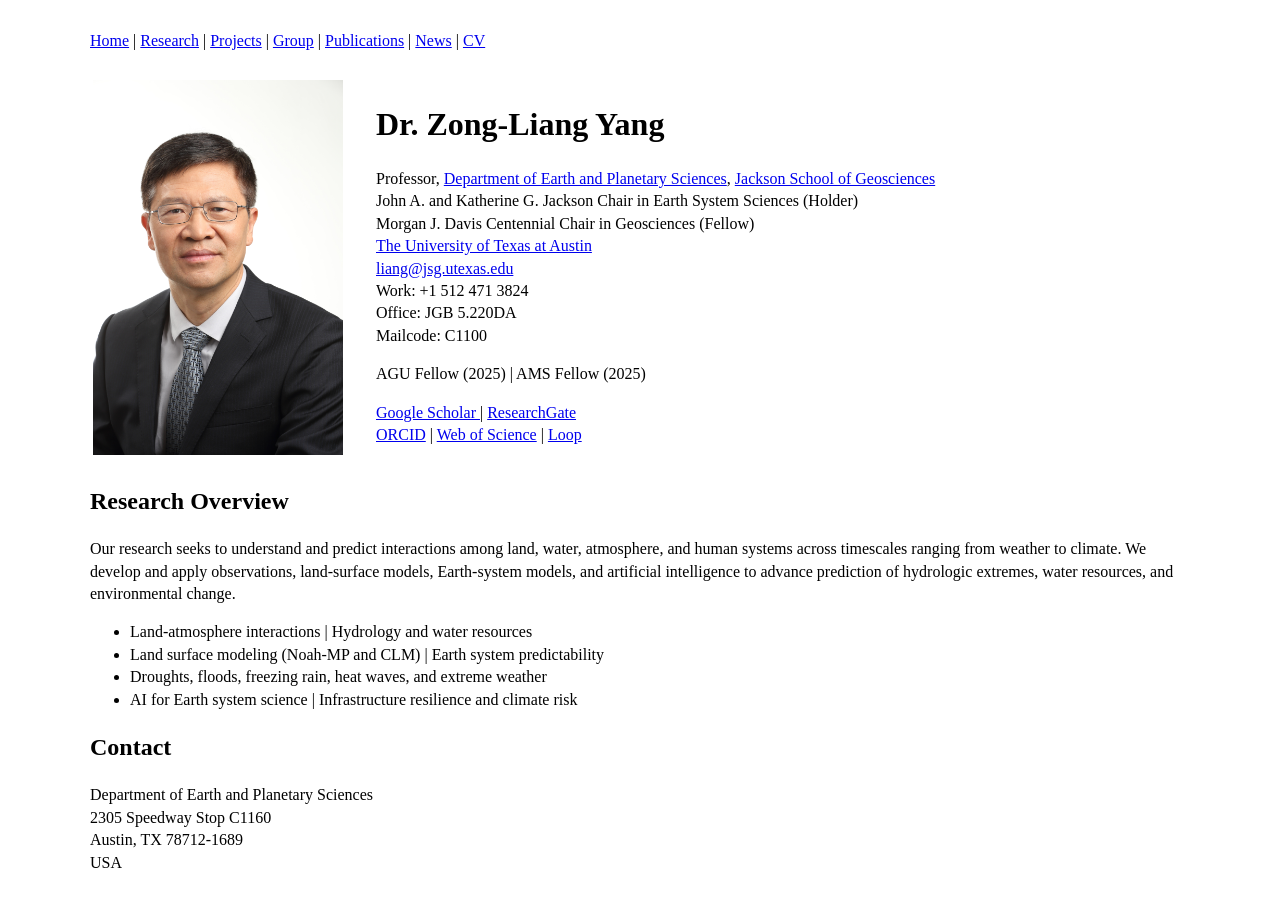
==== index.html @ 999b9f51 "Update index.html" ====
<!DOCTYPE html>
<html>
  <style>
body {
  max-width: 1100px;
  margin: 30px auto;
  padding: 0 30px;
  font-family: Georgia, serif;
  line-height: 1.4;
}
nav {
  margin-bottom: 25px;
}
img {
  max-width: 100%;
}
</style>
<nav>
  <a href="index.html">Home</a> |
   <a href="research.html">Research</a> |
    <a href="projects.html">Projects</a> |
  <a href="group.html">Group</a> |
  <a href="publications.html">Publications</a> |
   <a href="news.html">News</a> |
  <a href="cv.html">CV</a> 
</nav>


  <table>
<tr>

<td valign="top">
<img src="images/Yang_Zongliang.JPG" width="250">
</td>

<td valign="top" style="padding-left:30px;">
 <h1>Dr. Zong-Liang Yang</h1>
<p>
Professor, <a href="https://eps.jsg.utexas.edu/">Department of Earth and Planetary Sciences</a>, <a href="https://www.jsg.utexas.edu/">Jackson School of Geosciences</a><br>
John A. and Katherine G. Jackson Chair in Earth System Sciences (Holder)<br>
Morgan J. Davis Centennial Chair in Geosciences (Fellow)<br>
  
<a href="https://www.utexas.edu/">The University of Texas at Austin</a> <br>
<i class="fas fa-envelope"></i>
<a href="mailto:liang@jsg.utexas.edu">liang@jsg.utexas.edu</a> <br>

Work: +1 512 471 3824<br>
  Office: JGB 5.220DA <br>
Mailcode: C1100<br>
</p>
<p>
AGU Fellow (2025) | AMS Fellow (2025)
</p>
<a href="https://scholar.google.com/citations?user=ZncpGB0AAAAJ">
Google Scholar </a> |
  <a href="https://www.researchgate.net/profile/Zong-Liang-Yang"> ResearchGate </a> <br>
  <a href="https://orcid.org/0000-0003-3030-0330">ORCID</a> | 
  <a href="https://www.webofscience.com/wos/author/record/IZE-2309-2023">Web of Science</a> |
  <a href="https://loop.frontiersin.org/people/1267994/overview">Loop</a>
</td>

</tr>
</table>
<body>
  <h2>Research Overview</h2>
<p>
Our research seeks to understand and predict interactions among land, water, atmosphere, and human systems across timescales ranging from weather to climate. We develop and apply observations, land-surface models, Earth-system models, and artificial intelligence to advance prediction of hydrologic extremes, water resources, and environmental change.
</p>
  <ul>
<li>Land-atmosphere interactions | Hydrology and water resources</li>
<li>Land surface modeling (Noah-MP and CLM) | Earth system predictability</li>
<li>Droughts, floods, freezing rain, heat waves, and extreme weather</li>
<li>AI for Earth system science | Infrastructure resilience and climate risk</li>
</ul>

<h2>Contact</h2>
<p>

Department of Earth and Planetary Sciences <br>
2305 Speedway Stop C1160 <br>
Austin, TX 78712-1689 <br>
  USA

</p>

</body>
</html>
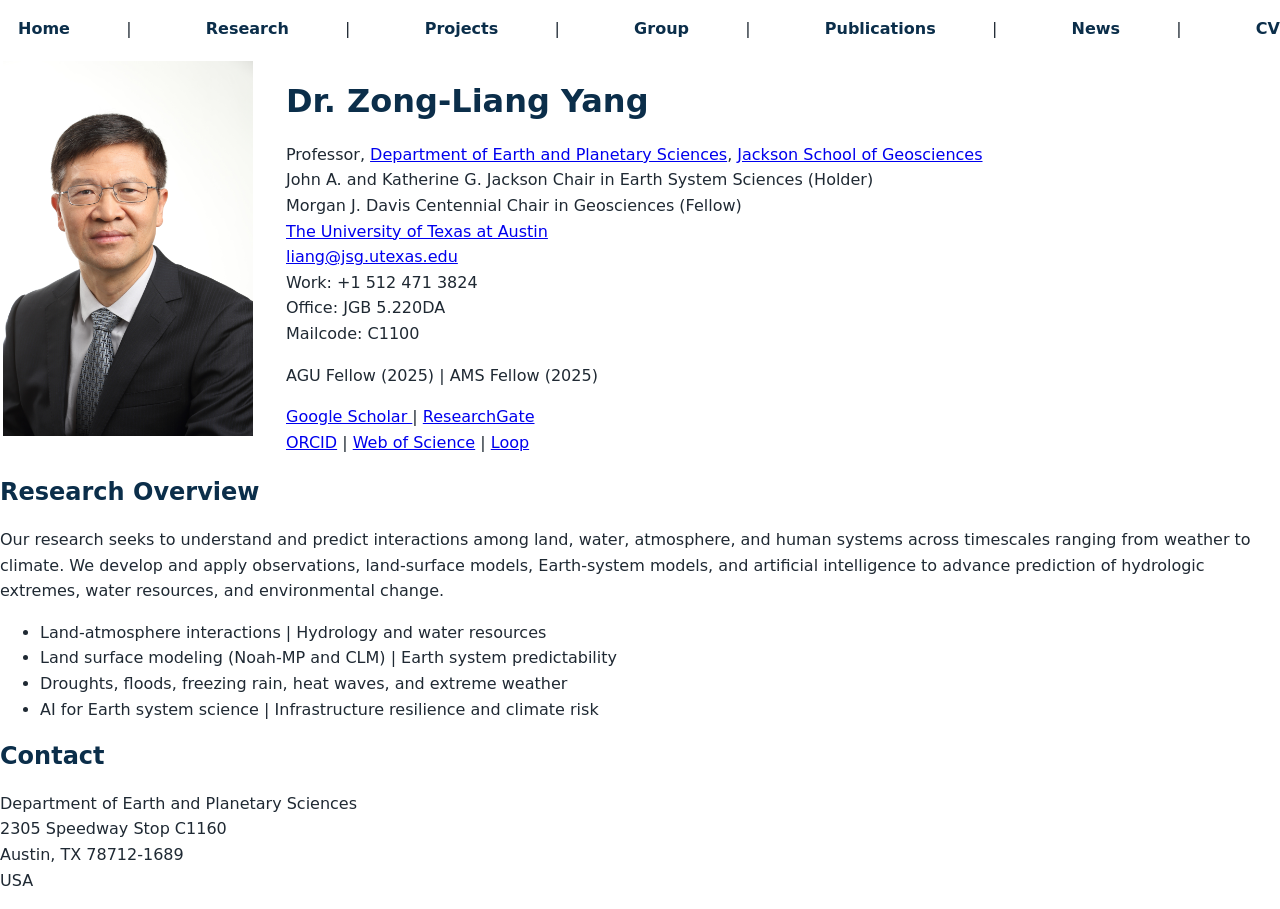
==== commit 7b937ef6: "Update index.html" ====
--- a/index.html
+++ b/index.html
@@ -1,20 +1,7 @@
 <!DOCTYPE html>
 <html>
-  <style>
-body {
-  max-width: 1100px;
-  margin: 30px auto;
-  padding: 0 30px;
-  font-family: Georgia, serif;
-  line-height: 1.4;
-}
-nav {
-  margin-bottom: 25px;
-}
-img {
-  max-width: 100%;
-}
-</style>
+  <head> <link rel="stylesheet" href="style.css"> </head>
+
 <nav>
   <a href="index.html">Home</a> |
    <a href="research.html">Research</a> |
--- a/style.css
+++ b/style.css
@@ -0,0 +1,152 @@
+:root {
+  --navy: #0b2e4a;
+  --blue: #1f6f9f;
+  --light: #f5f8fb;
+  --text: #1f2933;
+  --muted: #5f6b76;
+  --border: #d9e2ec;
+}
+
+body {
+  margin: 0;
+  font-family: system-ui, -apple-system, BlinkMacSystemFont, "Segoe UI", sans-serif;
+  color: var(--text);
+  line-height: 1.6;
+  background: white;
+}
+
+.container {
+  max-width: 1100px;
+  margin: 0 auto;
+  padding: 0 24px;
+}
+
+header {
+  border-bottom: 1px solid var(--border);
+  background: white;
+  position: sticky;
+  top: 0;
+  z-index: 10;
+}
+
+nav {
+  display: flex;
+  justify-content: space-between;
+  align-items: center;
+  padding: 16px 0;
+}
+
+nav a {
+  color: var(--navy);
+  text-decoration: none;
+  margin-left: 18px;
+  font-weight: 600;
+}
+
+nav a:hover {
+  color: var(--blue);
+}
+
+.hero {
+  display: grid;
+  grid-template-columns: 260px 1fr;
+  gap: 36px;
+  align-items: center;
+  padding: 48px 0;
+}
+
+.hero img {
+  width: 260px;
+  border-radius: 14px;
+}
+
+h1, h2, h3 {
+  color: var(--navy);
+  line-height: 1.2;
+}
+
+.subtitle {
+  color: var(--muted);
+  font-size: 1.1rem;
+}
+
+.button-row {
+  margin-top: 20px;
+}
+
+.button {
+  display: inline-block;
+  padding: 10px 16px;
+  margin-right: 10px;
+  border-radius: 8px;
+  background: var(--navy);
+  color: white;
+  text-decoration: none;
+  font-weight: 600;
+}
+
+.button.secondary {
+  background: var(--light);
+  color: var(--navy);
+  border: 1px solid var(--border);
+}
+
+.card-grid {
+  display: grid;
+  grid-template-columns: repeat(auto-fit, minmax(230px, 1fr));
+  gap: 18px;
+  margin: 20px 0 36px;
+}
+
+.card {
+  border: 1px solid var(--border);
+  border-radius: 14px;
+  padding: 18px;
+  background: var(--light);
+}
+
+.card h3 {
+  margin-top: 0;
+}
+
+.alumni-table {
+  width: 100%;
+  border-collapse: collapse;
+  margin-bottom: 30px;
+}
+
+.alumni-table th,
+.alumni-table td {
+  border-bottom: 1px solid var(--border);
+  padding: 10px;
+  text-align: left;
+  vertical-align: top;
+}
+
+.alumni-table th {
+  background: var(--light);
+  color: var(--navy);
+}
+
+footer {
+  margin-top: 50px;
+  padding: 24px 0;
+  border-top: 1px solid var(--border);
+  color: var(--muted);
+  font-size: 0.9rem;
+}
+
+@media (max-width: 700px) {
+  .hero {
+    grid-template-columns: 1fr;
+  }
+
+  nav {
+    display: block;
+  }
+
+  nav a {
+    display: inline-block;
+    margin: 8px 12px 0 0;
+  }
+}
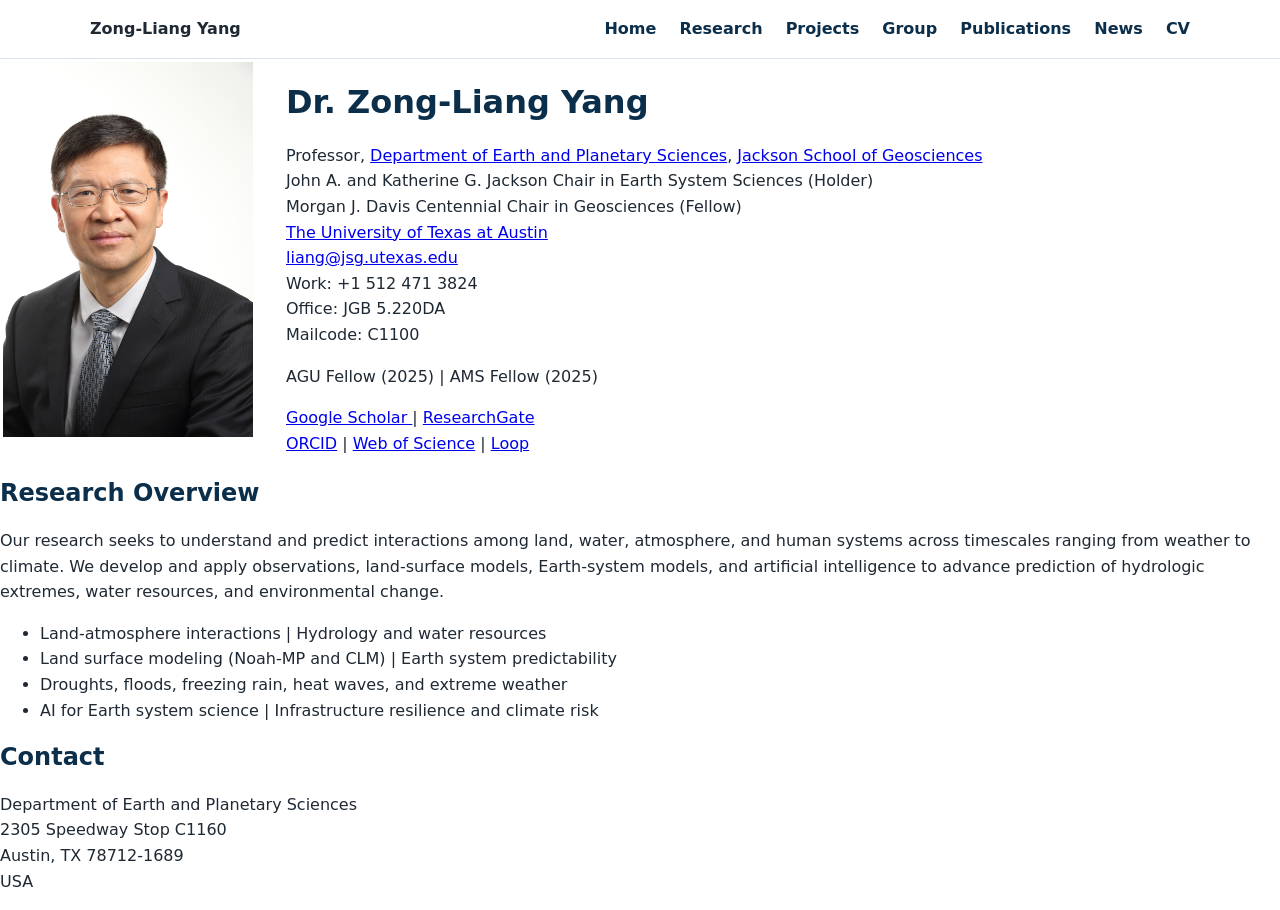
==== commit 4411450d: "Update index.html" ====
--- a/index.html
+++ b/index.html
@@ -1,16 +1,22 @@
 <!DOCTYPE html>
 <html>
-  <head> <link rel="stylesheet" href="style.css"> </head>
-
-<nav>
-  <a href="index.html">Home</a> |
-   <a href="research.html">Research</a> |
-    <a href="projects.html">Projects</a> |
-  <a href="group.html">Group</a> |
-  <a href="publications.html">Publications</a> |
-   <a href="news.html">News</a> |
-  <a href="cv.html">CV</a> 
-</nav>
+  <header>
+        <link rel="stylesheet" href="style.css">
+  <div class="container">
+    <nav>
+      <strong>Zong-Liang Yang</strong>
+      <div>
+        <a href="index.html">Home</a>
+        <a href="research.html">Research</a>
+        <a href="projects.html">Projects</a>
+        <a href="group.html">Group</a>
+        <a href="publications.html">Publications</a>
+        <a href="news.html">News</a>
+        <a href="cv.html">CV</a>
+      </div>
+    </nav>
+  </div>
+</header>
 
 
   <table>
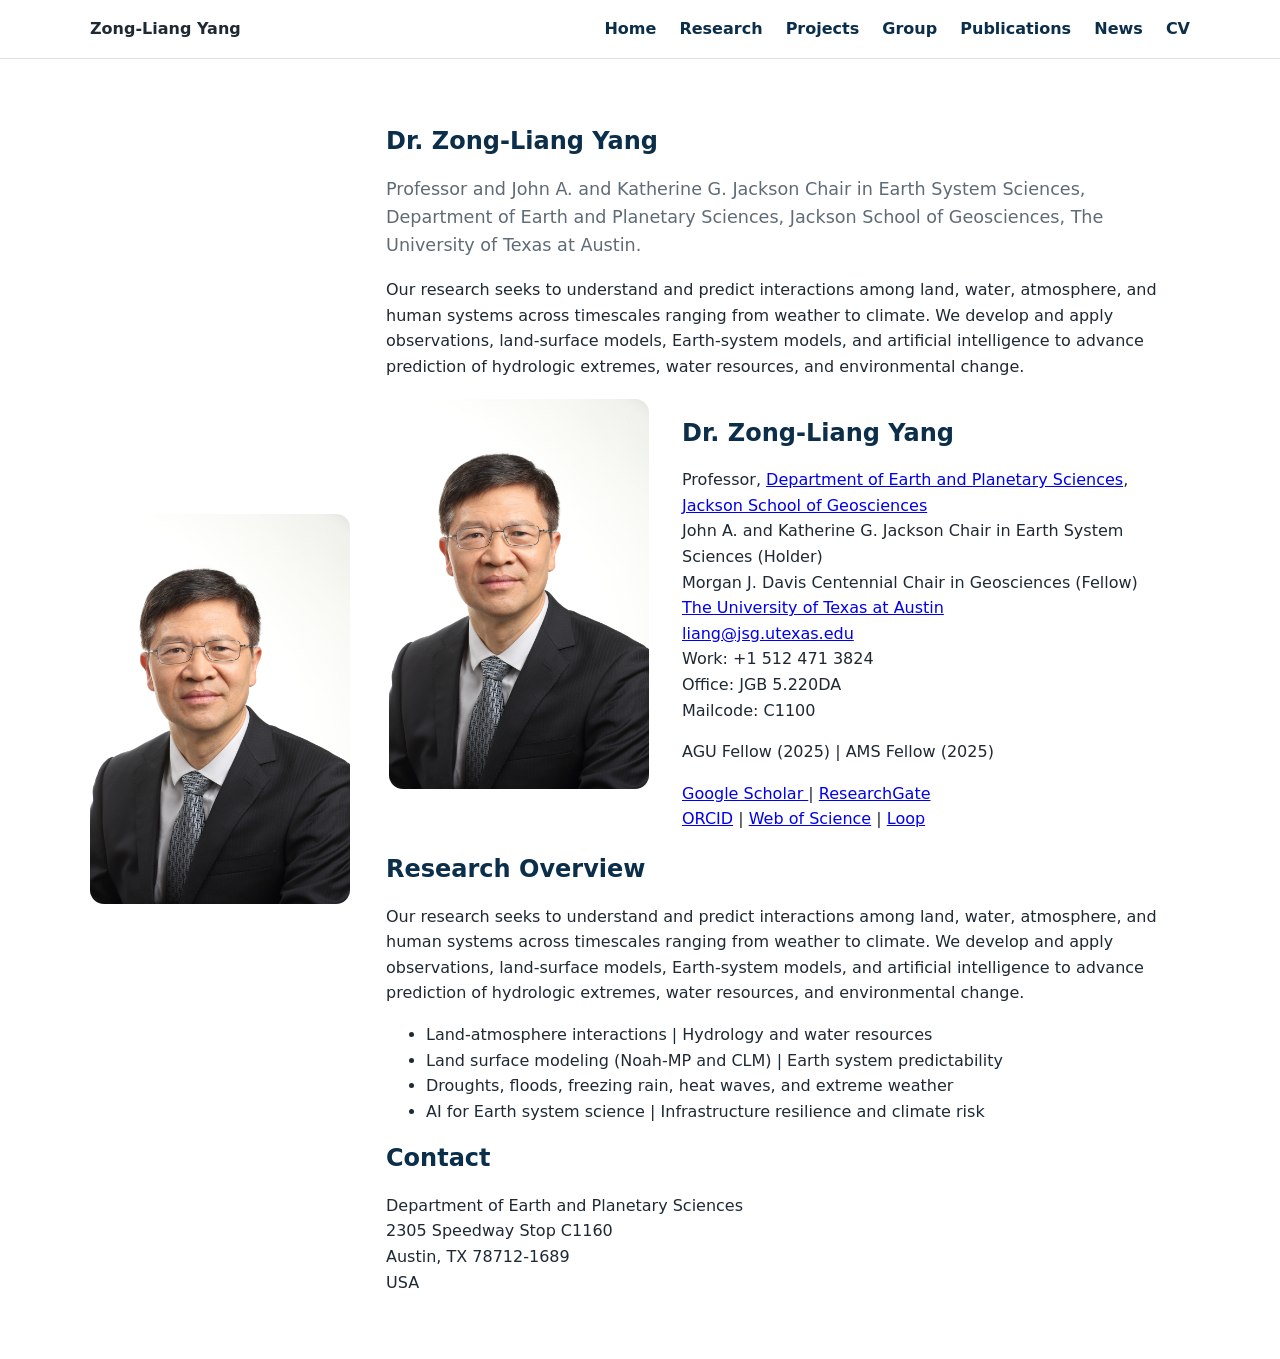
==== commit ba7f9cc6: "Update index.html" ====
--- a/index.html
+++ b/index.html
@@ -18,6 +18,27 @@
   </div>
 </header>
 
+  <main class="container">
+
+<section class="hero">
+  <img src="images/Yang_Zongliang.JPG" alt="Dr. Zong-Liang Yang">
+
+  <div>
+    <h1>Dr. Zong-Liang Yang</h1>
+
+    <p class="subtitle">
+      Professor and John A. and Katherine G. Jackson Chair in Earth System Sciences,
+      Department of Earth and Planetary Sciences, Jackson School of Geosciences,
+      The University of Texas at Austin.
+    </p>
+
+    <p>
+      Our research seeks to understand and predict interactions among land, water,
+      atmosphere, and human systems across timescales ranging from weather to climate.
+      We develop and apply observations, land-surface models, Earth-system models,
+      and artificial intelligence to advance prediction of hydrologic extremes,
+      water resources, and environmental change.
+    </p>
 
   <table>
 <tr>
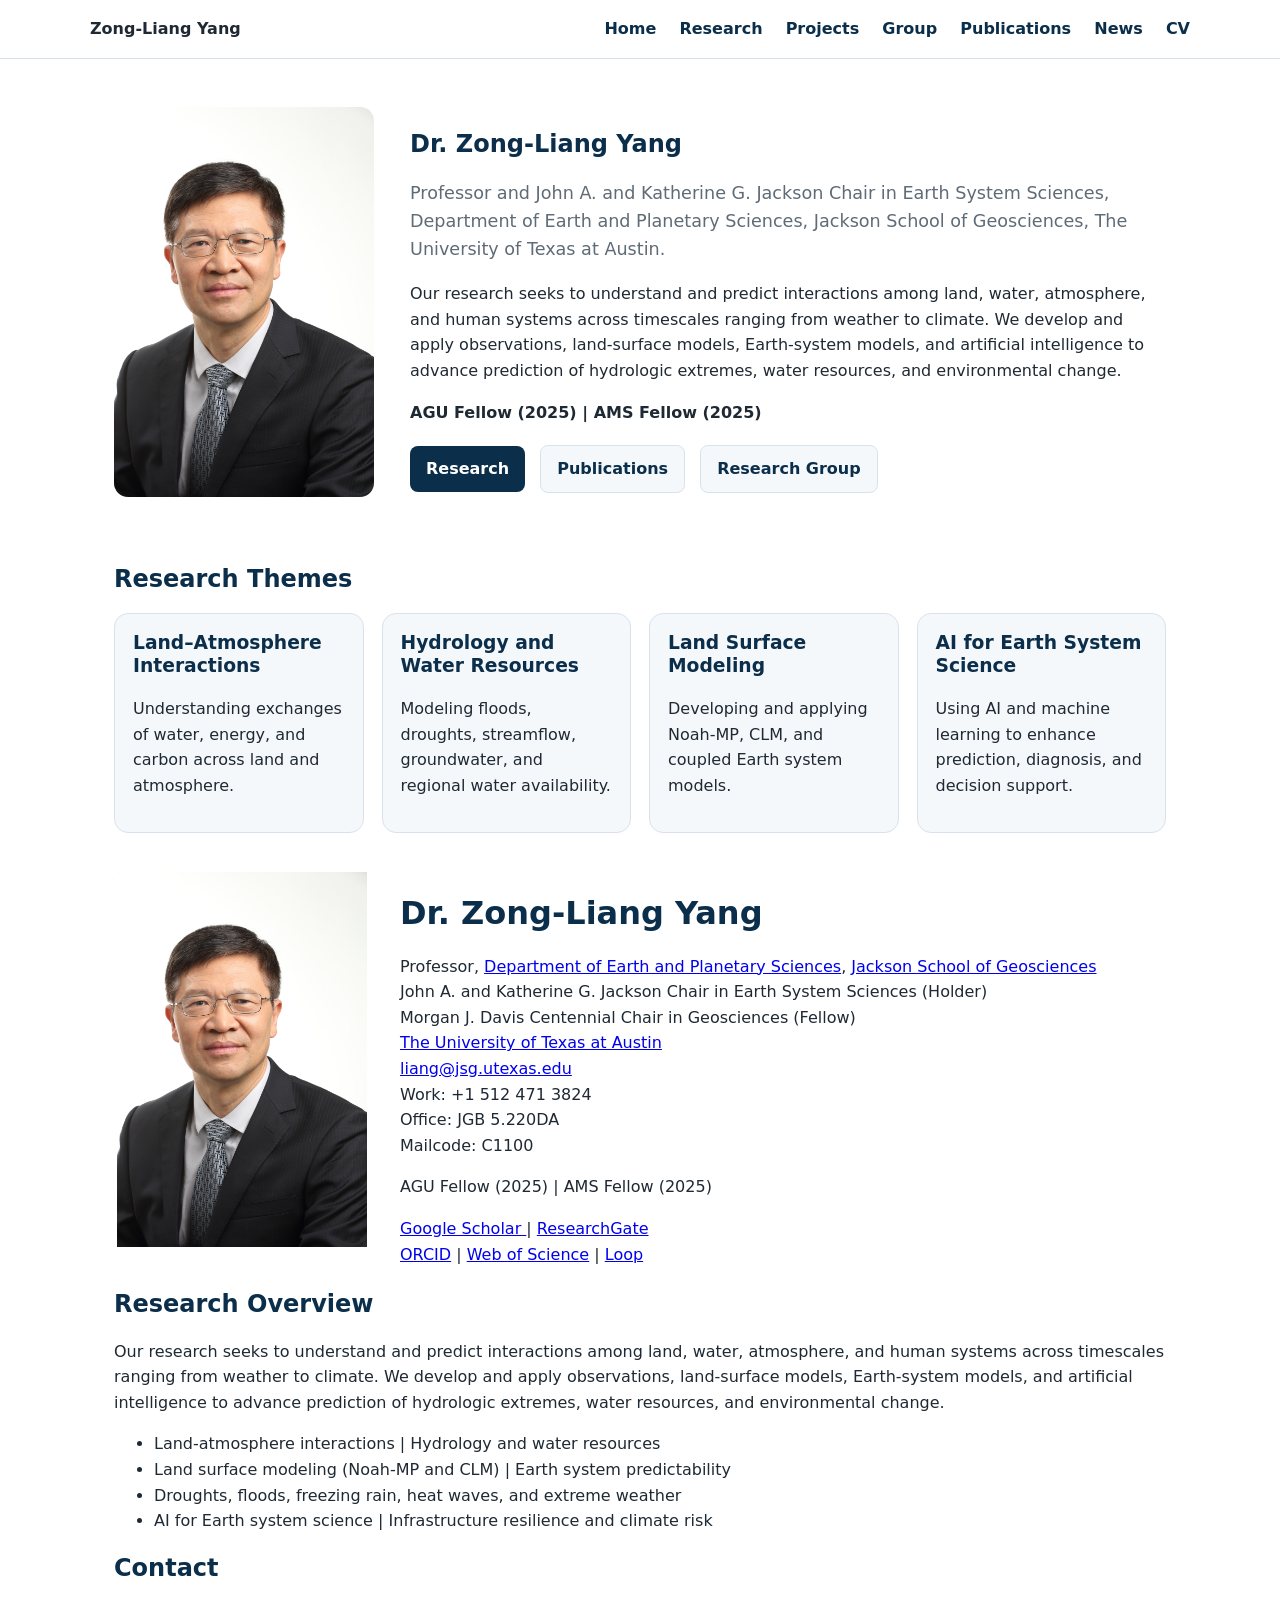
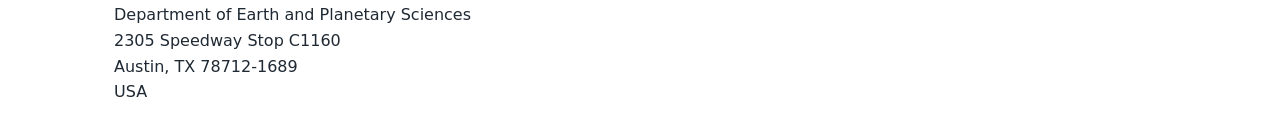
==== commit e2c2ddbd: "Update index.html" ====
--- a/index.html
+++ b/index.html
@@ -20,6 +20,8 @@
 
   <main class="container">
 
+<main class="container">
+
 <section class="hero">
   <img src="images/Yang_Zongliang.JPG" alt="Dr. Zong-Liang Yang">
 
@@ -39,6 +41,41 @@
       and artificial intelligence to advance prediction of hydrologic extremes,
       water resources, and environmental change.
     </p>
+
+    <p><strong>AGU Fellow (2025) | AMS Fellow (2025)</strong></p>
+
+    <div class="button-row">
+      <a class="button" href="research.html">Research</a>
+      <a class="button secondary" href="publications.html">Publications</a>
+      <a class="button secondary" href="group.html">Research Group</a>
+    </div>
+  </div>
+</section>
+  <section>
+  <h2>Research Themes</h2>
+
+  <div class="card-grid">
+    <div class="card">
+      <h3>Land–Atmosphere Interactions</h3>
+      <p>Understanding exchanges of water, energy, and carbon across land and atmosphere.</p>
+    </div>
+
+    <div class="card">
+      <h3>Hydrology and Water Resources</h3>
+      <p>Modeling floods, droughts, streamflow, groundwater, and regional water availability.</p>
+    </div>
+
+    <div class="card">
+      <h3>Land Surface Modeling</h3>
+      <p>Developing and applying Noah-MP, CLM, and coupled Earth system models.</p>
+    </div>
+
+    <div class="card">
+      <h3>AI for Earth System Science</h3>
+      <p>Using AI and machine learning to enhance prediction, diagnosis, and decision support.</p>
+    </div>
+  </div>
+</section>
 
   <table>
 <tr>
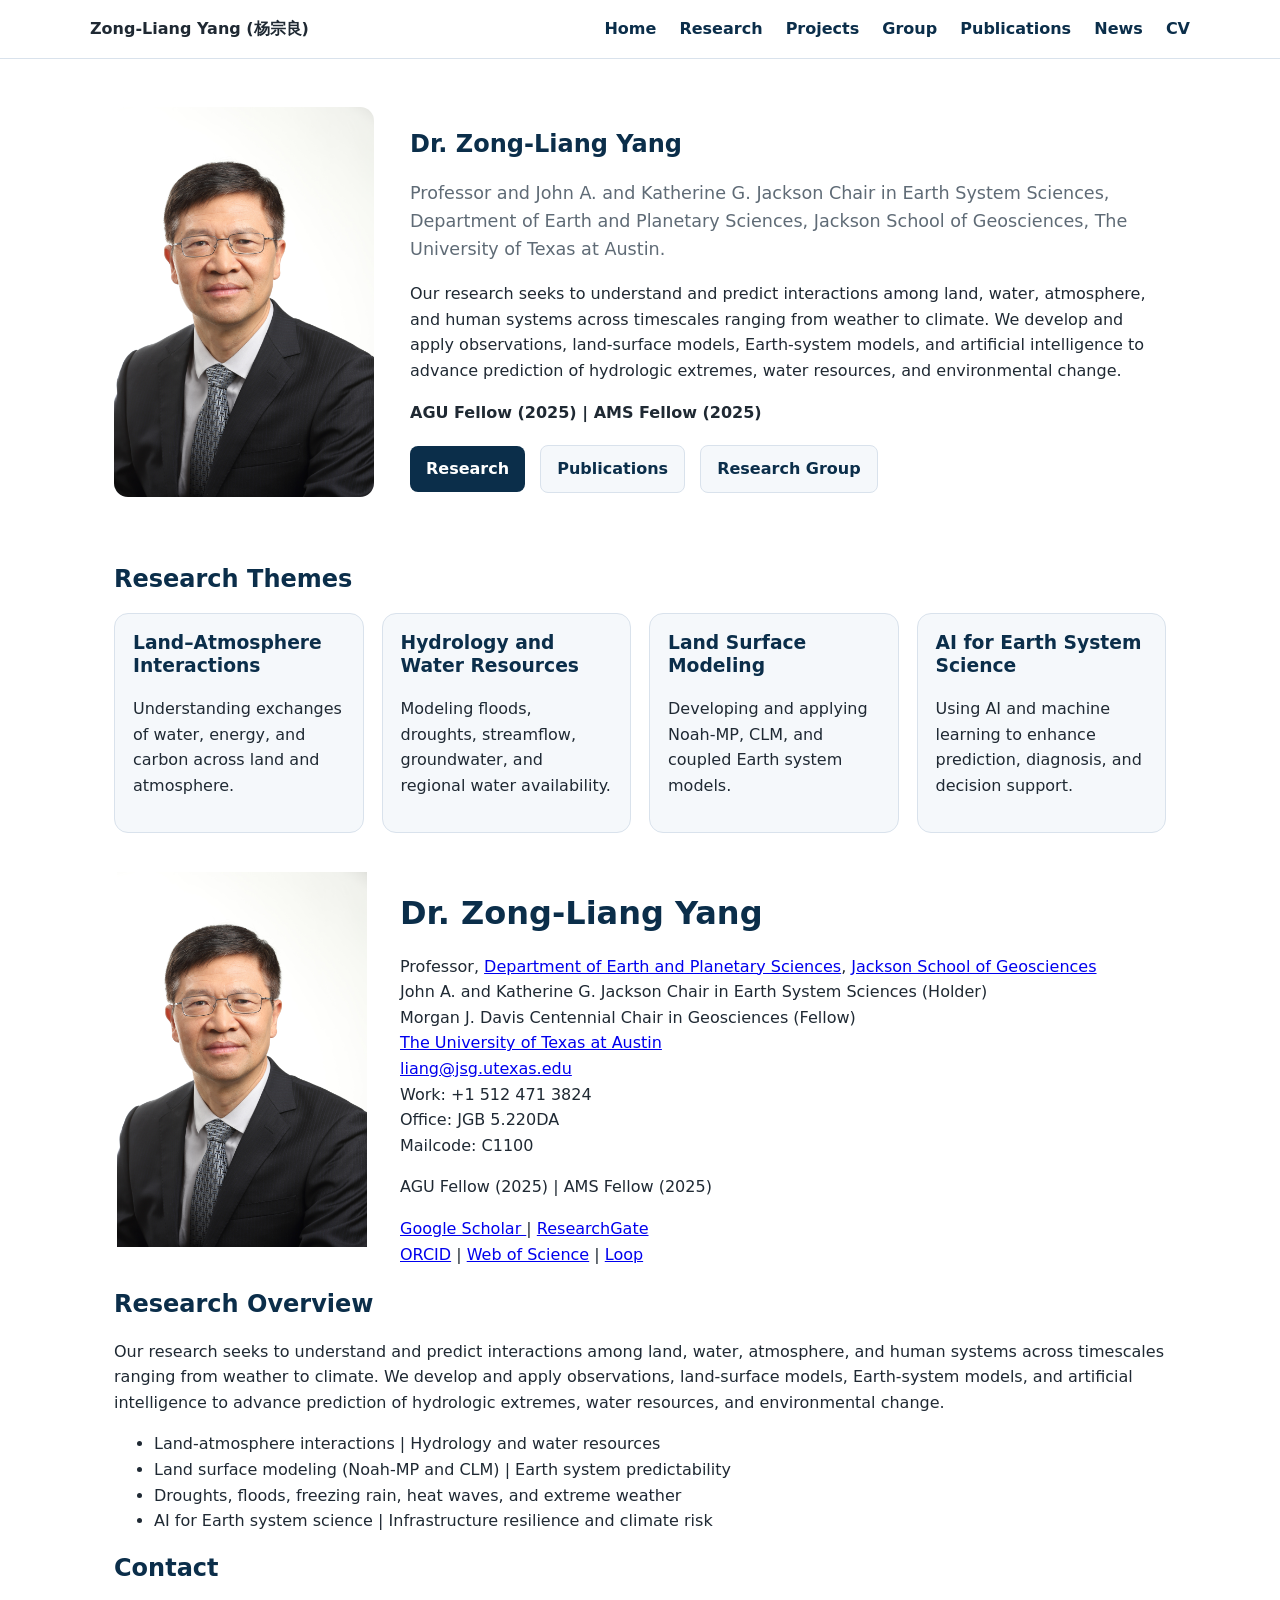
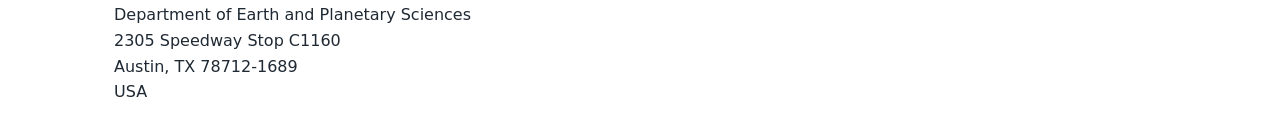
==== commit 813a718f: "Update index.html" ====
--- a/index.html
+++ b/index.html
@@ -4,7 +4,7 @@
         <link rel="stylesheet" href="style.css">
   <div class="container">
     <nav>
-      <strong>Zong-Liang Yang</strong>
+      <strong>Zong-Liang Yang (杨宗良)</strong>
       <div>
         <a href="index.html">Home</a>
         <a href="research.html">Research</a>
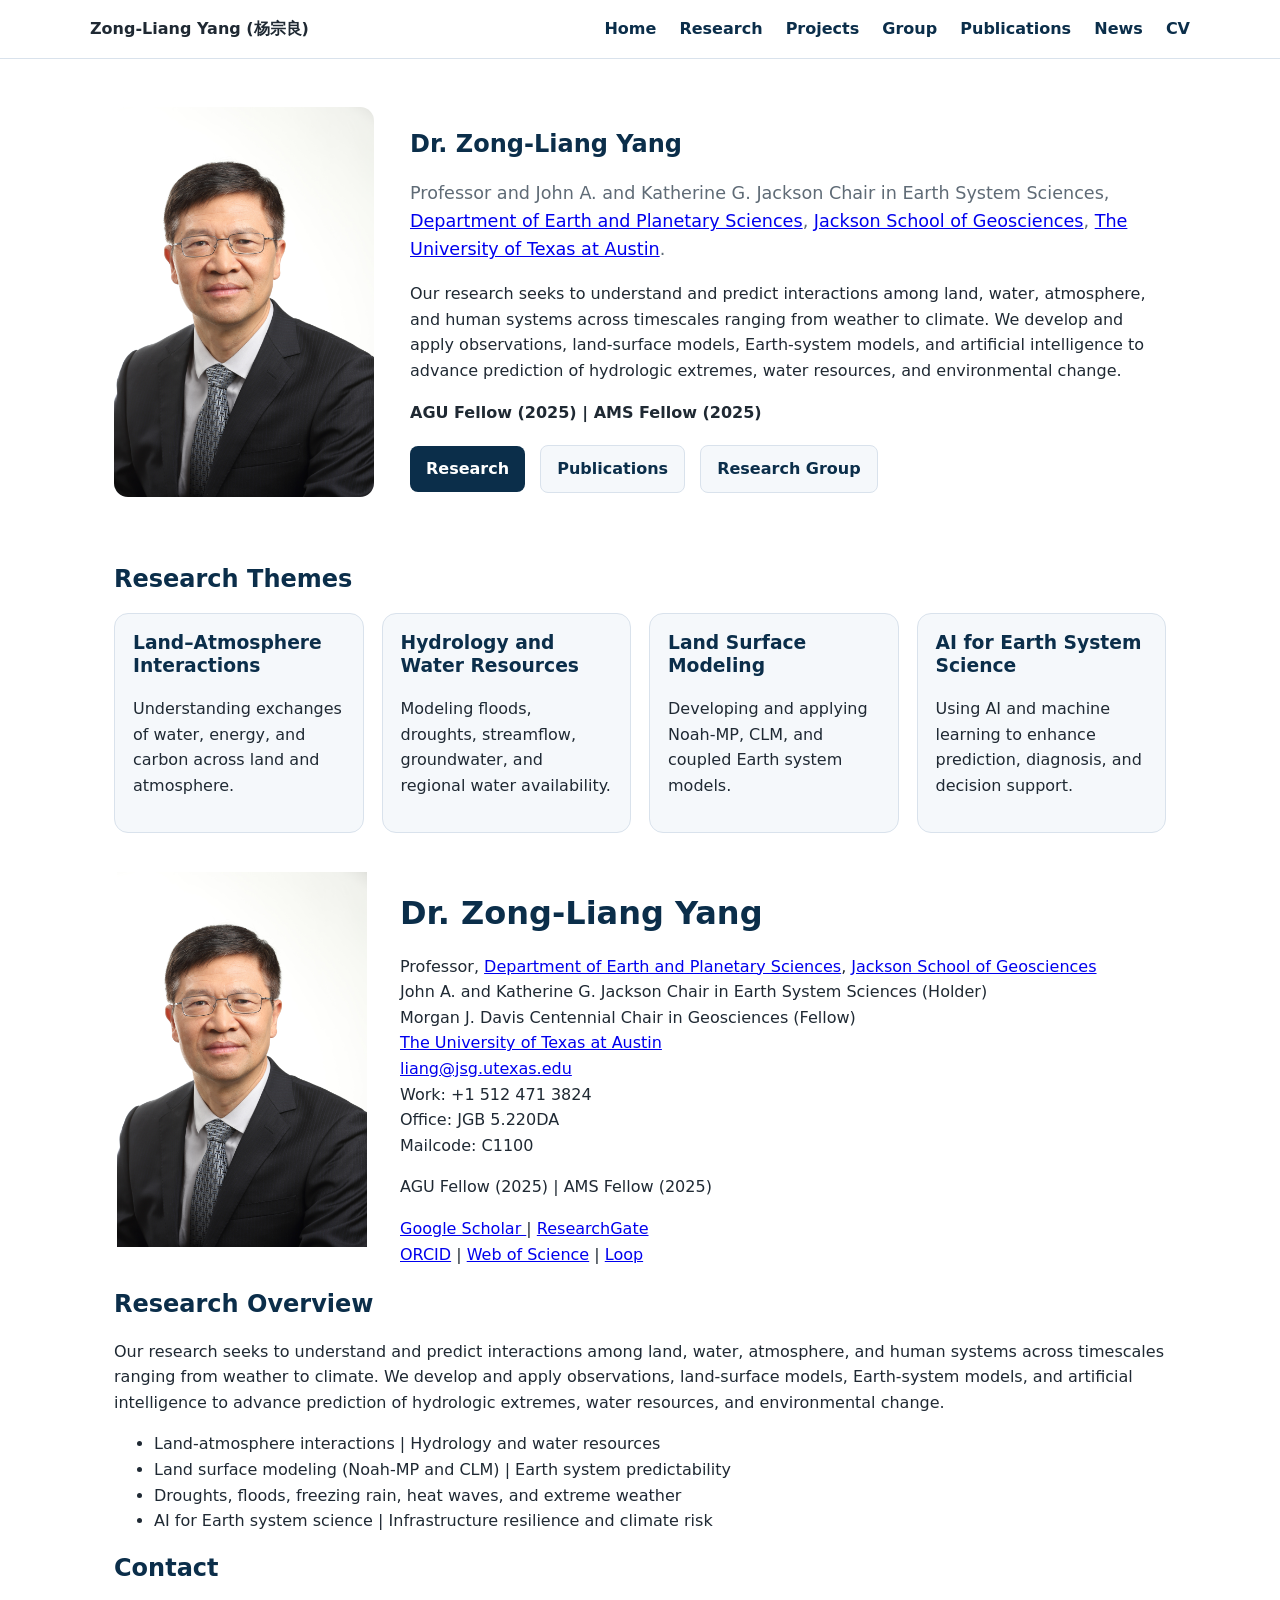
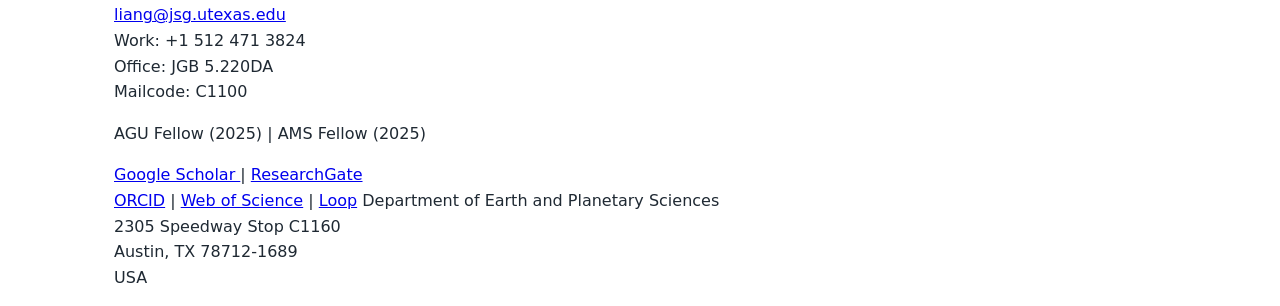
==== commit 573c08c2: "Update index.html" ====
--- a/index.html
+++ b/index.html
@@ -30,8 +30,8 @@
 
     <p class="subtitle">
       Professor and John A. and Katherine G. Jackson Chair in Earth System Sciences,
-      Department of Earth and Planetary Sciences, Jackson School of Geosciences,
-      The University of Texas at Austin.
+      <a href="https://eps.jsg.utexas.edu/">Department of Earth and Planetary Sciences</a>, <a href="https://www.jsg.utexas.edu/">Jackson School of Geosciences</a>,
+      <a href="https://www.utexas.edu/">The University of Texas at Austin</a>.
     </p>
 
     <p>
@@ -126,7 +126,22 @@
 
 <h2>Contact</h2>
 <p>
+<i class="fas fa-envelope"></i>
+<a href="mailto:liang@jsg.utexas.edu">liang@jsg.utexas.edu</a> <br>
 
+Work: +1 512 471 3824<br>
+  Office: JGB 5.220DA <br>
+Mailcode: C1100<br>
+</p>
+<p>
+AGU Fellow (2025) | AMS Fellow (2025)
+</p>
+<a href="https://scholar.google.com/citations?user=ZncpGB0AAAAJ">
+Google Scholar </a> |
+  <a href="https://www.researchgate.net/profile/Zong-Liang-Yang"> ResearchGate </a> <br>
+  <a href="https://orcid.org/0000-0003-3030-0330">ORCID</a> | 
+  <a href="https://www.webofscience.com/wos/author/record/IZE-2309-2023">Web of Science</a> |
+  <a href="https://loop.frontiersin.org/people/1267994/overview">Loop</a>
 Department of Earth and Planetary Sciences <br>
 2305 Speedway Stop C1160 <br>
 Austin, TX 78712-1689 <br>
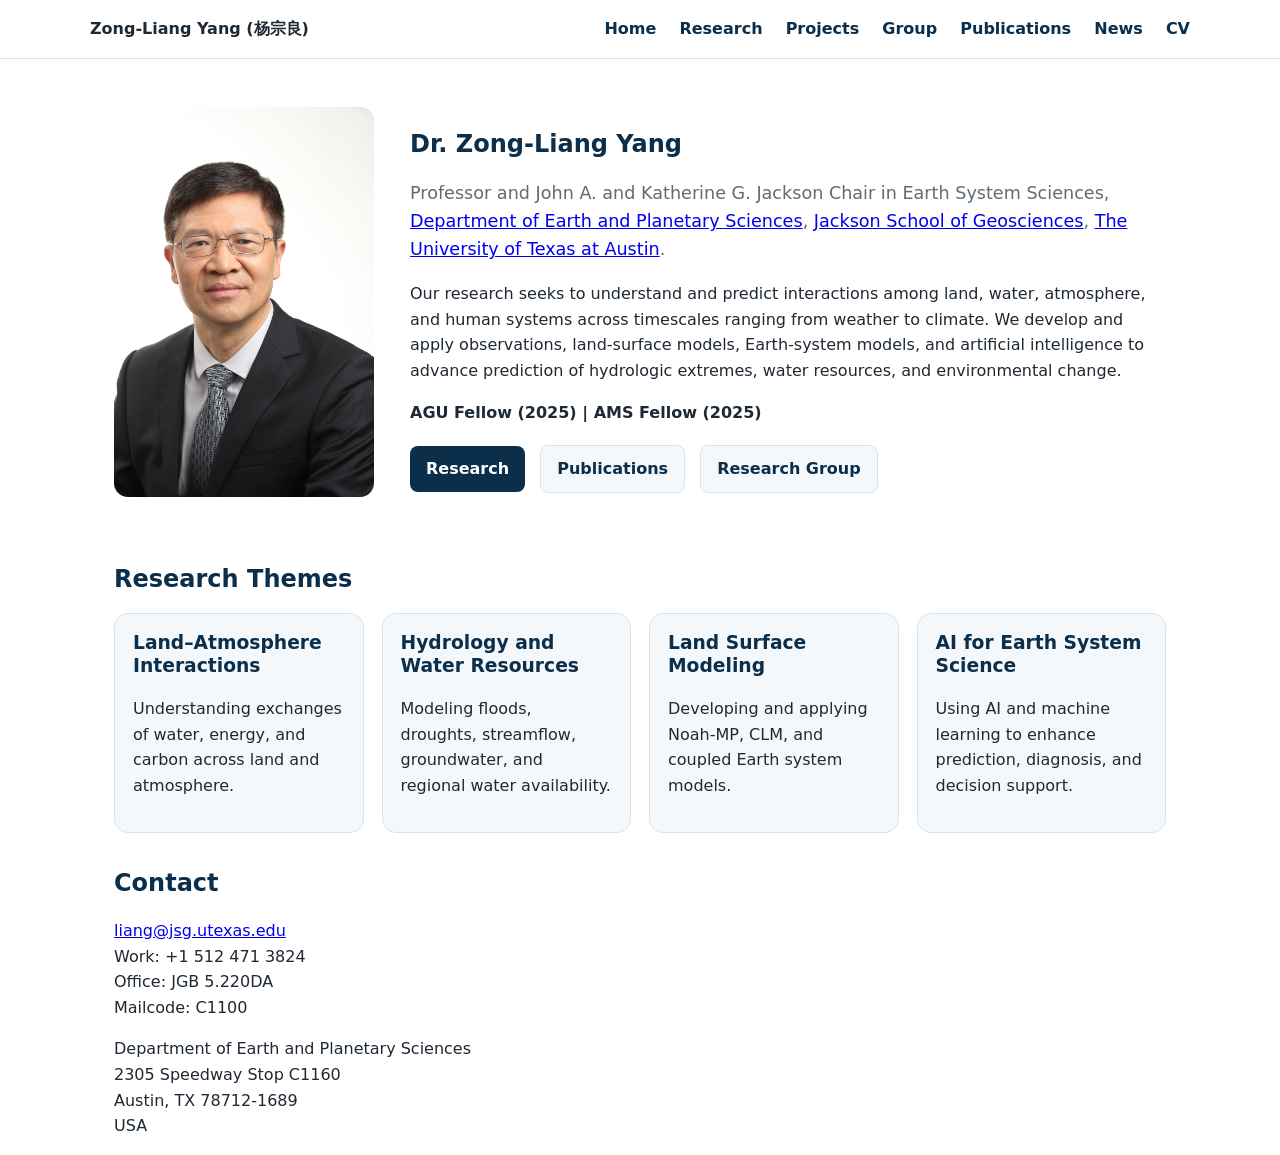
==== commit 7587a3da: "Update index.html" ====
--- a/index.html
+++ b/index.html
@@ -77,53 +77,7 @@
   </div>
 </section>
 
-  <table>
-<tr>
-
-<td valign="top">
-<img src="images/Yang_Zongliang.JPG" width="250">
-</td>
-
-<td valign="top" style="padding-left:30px;">
- <h1>Dr. Zong-Liang Yang</h1>
-<p>
-Professor, <a href="https://eps.jsg.utexas.edu/">Department of Earth and Planetary Sciences</a>, <a href="https://www.jsg.utexas.edu/">Jackson School of Geosciences</a><br>
-John A. and Katherine G. Jackson Chair in Earth System Sciences (Holder)<br>
-Morgan J. Davis Centennial Chair in Geosciences (Fellow)<br>
-  
-<a href="https://www.utexas.edu/">The University of Texas at Austin</a> <br>
-<i class="fas fa-envelope"></i>
-<a href="mailto:liang@jsg.utexas.edu">liang@jsg.utexas.edu</a> <br>
-
-Work: +1 512 471 3824<br>
-  Office: JGB 5.220DA <br>
-Mailcode: C1100<br>
-</p>
-<p>
-AGU Fellow (2025) | AMS Fellow (2025)
-</p>
-<a href="https://scholar.google.com/citations?user=ZncpGB0AAAAJ">
-Google Scholar </a> |
-  <a href="https://www.researchgate.net/profile/Zong-Liang-Yang"> ResearchGate </a> <br>
-  <a href="https://orcid.org/0000-0003-3030-0330">ORCID</a> | 
-  <a href="https://www.webofscience.com/wos/author/record/IZE-2309-2023">Web of Science</a> |
-  <a href="https://loop.frontiersin.org/people/1267994/overview">Loop</a>
-</td>
-
-</tr>
-</table>
-<body>
-  <h2>Research Overview</h2>
-<p>
-Our research seeks to understand and predict interactions among land, water, atmosphere, and human systems across timescales ranging from weather to climate. We develop and apply observations, land-surface models, Earth-system models, and artificial intelligence to advance prediction of hydrologic extremes, water resources, and environmental change.
-</p>
-  <ul>
-<li>Land-atmosphere interactions | Hydrology and water resources</li>
-<li>Land surface modeling (Noah-MP and CLM) | Earth system predictability</li>
-<li>Droughts, floods, freezing rain, heat waves, and extreme weather</li>
-<li>AI for Earth system science | Infrastructure resilience and climate risk</li>
-</ul>
-
+ 
 <h2>Contact</h2>
 <p>
 <i class="fas fa-envelope"></i>
@@ -133,15 +87,8 @@
   Office: JGB 5.220DA <br>
 Mailcode: C1100<br>
 </p>
-<p>
-AGU Fellow (2025) | AMS Fellow (2025)
-</p>
-<a href="https://scholar.google.com/citations?user=ZncpGB0AAAAJ">
-Google Scholar </a> |
-  <a href="https://www.researchgate.net/profile/Zong-Liang-Yang"> ResearchGate </a> <br>
-  <a href="https://orcid.org/0000-0003-3030-0330">ORCID</a> | 
-  <a href="https://www.webofscience.com/wos/author/record/IZE-2309-2023">Web of Science</a> |
-  <a href="https://loop.frontiersin.org/people/1267994/overview">Loop</a>
+
+
 Department of Earth and Planetary Sciences <br>
 2305 Speedway Stop C1160 <br>
 Austin, TX 78712-1689 <br>
